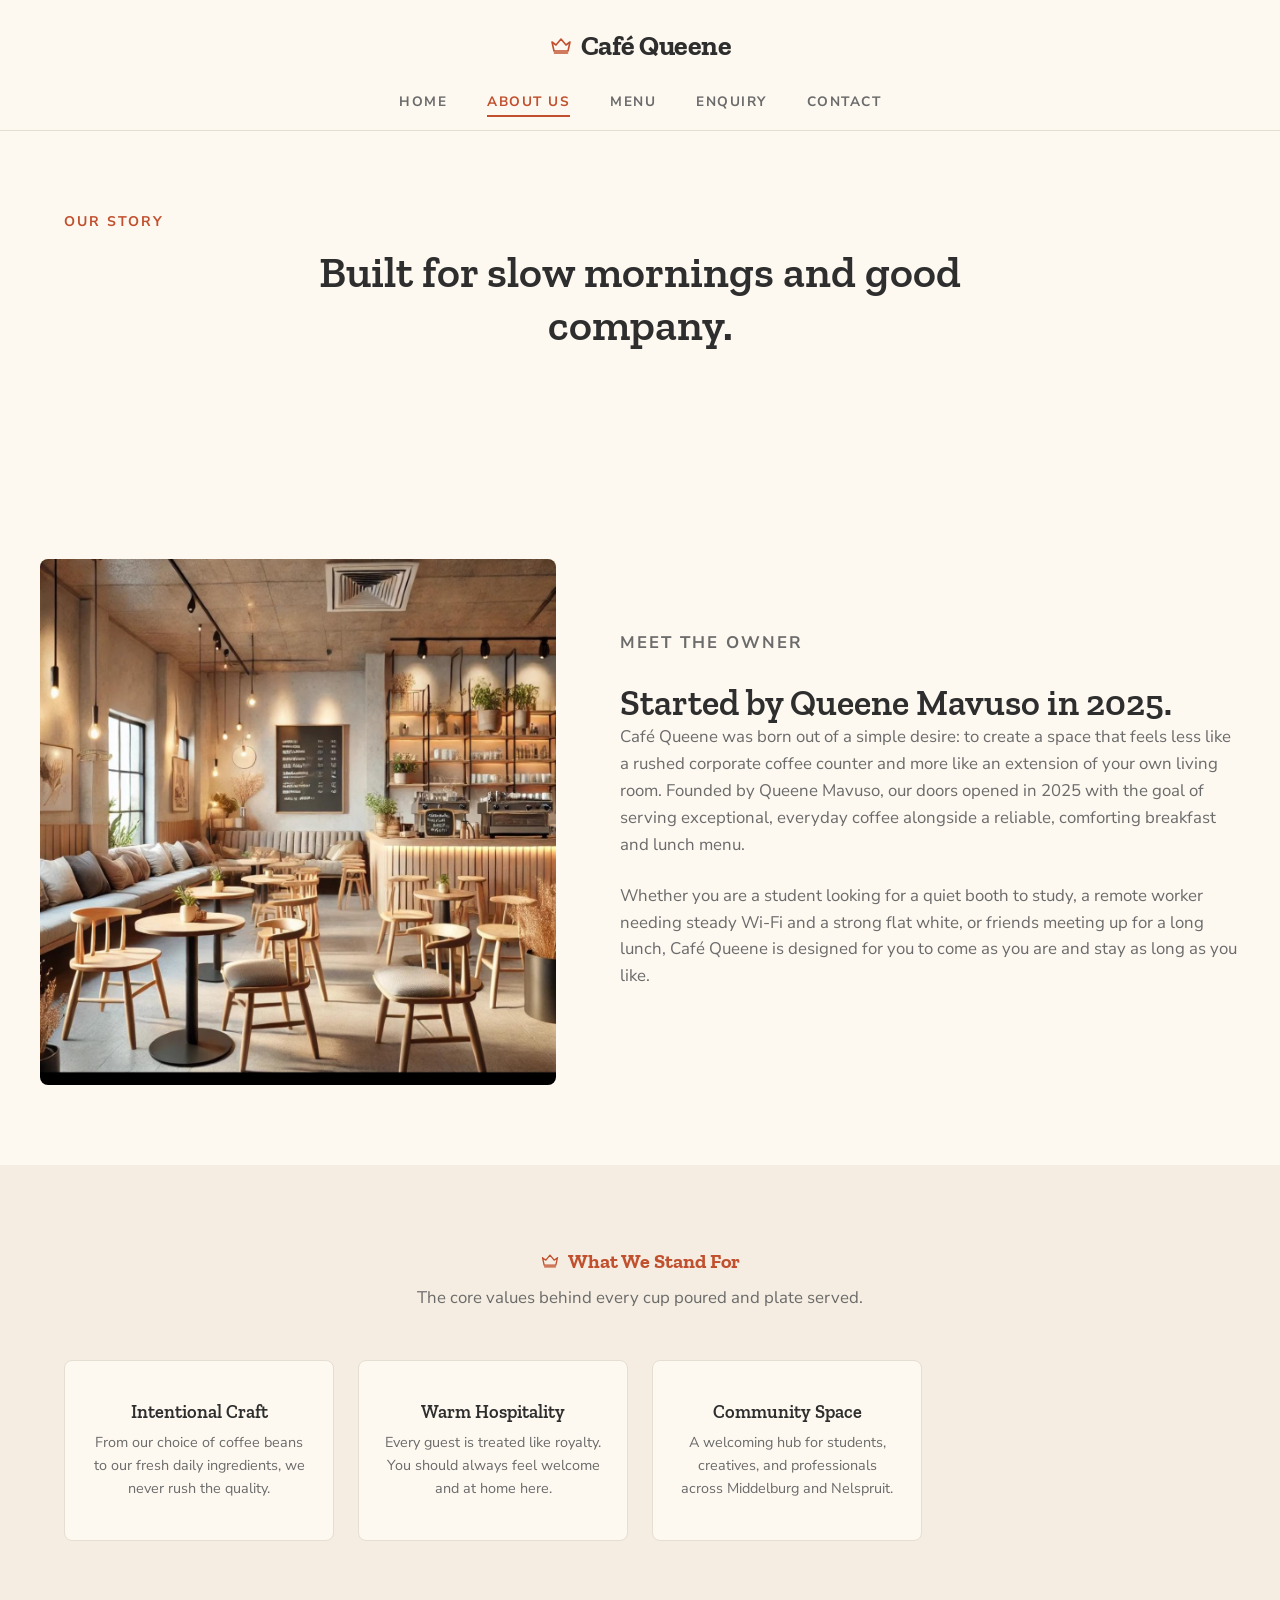
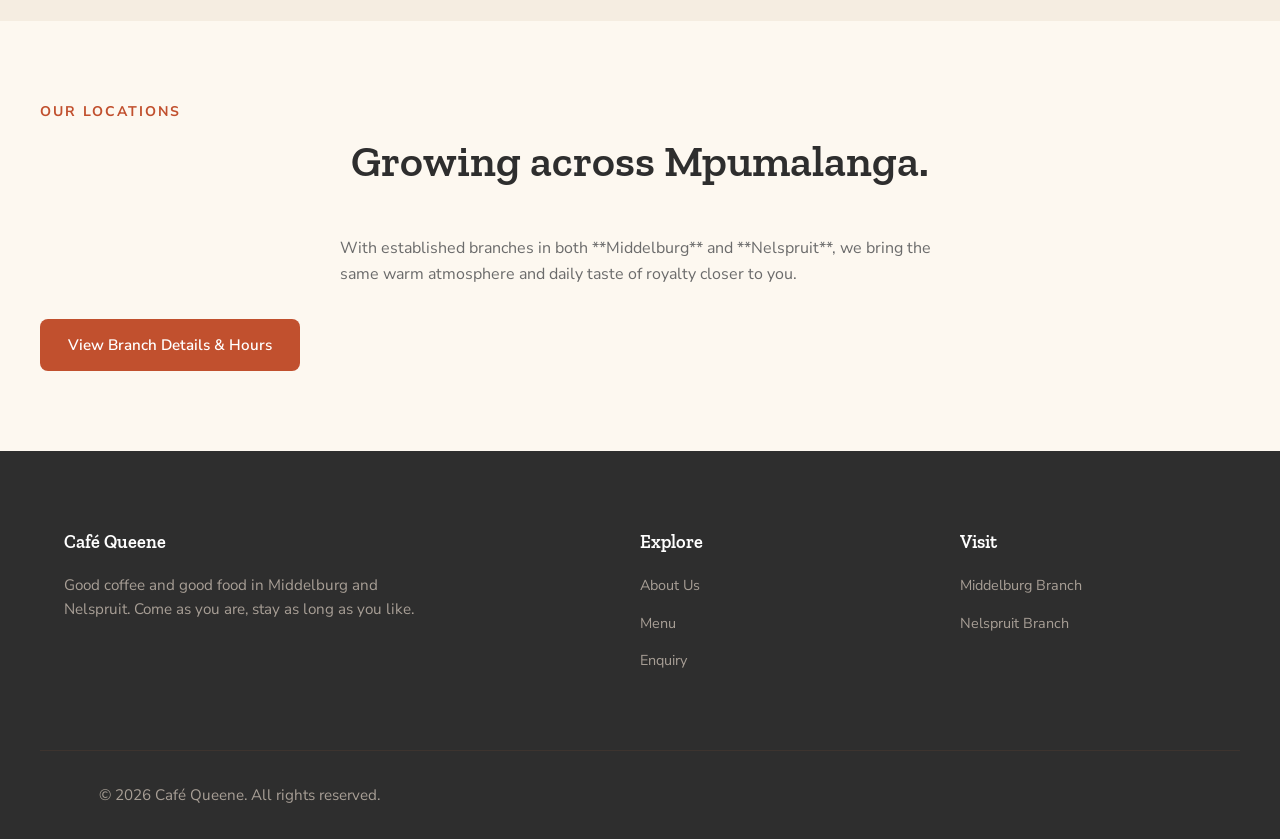
==== about.html @ a4365a93 "Initial CafeQueene website" ====
<!DOCTYPE html>
<html lang="en">
<head>
  <meta charset="UTF-8" />
  <meta name="viewport" content="width=device-width, initial-scale=1.0" />
  <title>About Us | Café Queene — Middelburg &amp; Nelspruit</title>
  <meta name="description" content="Learn the story behind Café Queene, owned by Queene Mavuso, and our vision for warm, welcoming spaces in Middelburg and Nelspruit." />

  <link rel="preconnect" href="https://fonts.googleapis.com">
  <link rel="preconnect" href="https://fonts.gstatic.com" crossorigin>
  <link href="https://fonts.googleapis.com/css2?family=Zilla+Slab:wght@500;600;700&family=Nunito+Sans:wght@400;600;700&display=swap" rel="stylesheet">

  <link rel="stylesheet" href="css/style.css">
</head>
<body>

  <header class="site-header">
    <nav class="nav container" aria-label="Main navigation">
      <div class="nav__brand">
        <svg class="nav__crown" viewBox="0 0 24 24" fill="none" xmlns="http://www.w3.org/2000/svg" aria-hidden="true">
          <path d="M3 8L7 11L12 5L17 11L21 8L19 17H5L3 8Z" stroke="currentColor" stroke-width="1.6" stroke-linejoin="round"/>
          <line x1="5.5" y1="19" x2="18.5" y2="19" stroke="currentColor" stroke-width="1.6" stroke-linecap="round"/>
        </svg>
        <a href="index.html" class="nav__logo">Café <span>Queene</span></a>
      </div>

      <ul class="nav__links" id="primary-nav">
        <li><a href="index.html">Home</a></li>
        <li><a href="about.html" aria-current="page">About Us</a></li>
        <li><a href="menu.html">Menu</a></li>
        <li><a href="enquiry.html">Enquiry</a></li>
        <li><a href="contact.html">Contact</a></li>
      </ul>
    </nav>
  </header>

  <main>

    <!-- PAGE HEADER -->
    <section class="section page-header-section">
      <div class="container text-center">
        <p class="eyebrow">Our Story</p>
        <h1 class="section-title">Built for slow mornings and good company.</h1>
      </div>
    </section>

    <!-- FOUNDER & VISION -->
    <section class="section container intro">
      <div class="intro__grid">
        <div class="hero__photo-frame" style="height: auto; background-color: transparent; border: none;">
          <img src="images/about-interior.jpg" alt="Warm, plant-filled Café Queene interior with wooden chairs, round tables, a cushioned bench seat, and the coffee bar in the background" style="width: 100%; height: auto; object-fit: contain; border-radius: var(--radius); display: block;">
        </div>
        <div>
          <p class="eyebrow">Meet the Owner</p>
          <h2>Started by Queene Mavuso in 2025.</h2>
          <p>
            Café Queene was born out of a simple desire: to create a space that feels less like a rushed corporate coffee counter and more like an extension of your own living room. Founded by Queene Mavuso, our doors opened in 2025 with the goal of serving exceptional, everyday coffee alongside a reliable, comforting breakfast and lunch menu.
          </p>
          <p>
            Whether you are a student looking for a quiet booth to study, a remote worker needing steady Wi-Fi and a strong flat white, or friends meeting up for a long lunch, Café Queene is designed for you to come as you are and stay as long as you like.
          </p>
        </div>
      </div>
    </section>

    <!-- VALUES SECTION -->
    <section class="section features">
      <div class="container">
        <div class="features__heading">
          <p class="features__crown">
            <svg viewBox="0 0 24 24" fill="none" aria-hidden="true"><path d="M3 8L7 11L12 5L17 11L21 8L19 17H5L3 8Z" stroke="currentColor" stroke-width="1.6" stroke-linejoin="round"/><line x1="5.5" y1="19" x2="18.5" y2="19" stroke="currentColor" stroke-width="1.6" stroke-linecap="round"/></svg>
            What We Stand For
          </p>
          <p class="features__sub">The core values behind every cup poured and plate served.</p>
        </div>

        <div class="features__grid">
          <article class="feature-item">
            <h3>Intentional Craft</h3>
            <p>From our choice of coffee beans to our fresh daily ingredients, we never rush the quality.</p>
          </article>
          <article class="feature-item">
            <h3>Warm Hospitality</h3>
            <p>Every guest is treated like royalty. You should always feel welcome and at home here.</p>
          </article>
          <article class="feature-item">
            <h3>Community Space</h3>
            <p>A welcoming hub for students, creatives, and professionals across Middelburg and Nelspruit.</p>
          </article>
        </div>
      </div>
    </section>

    <!-- TWO BRANCHES TEASER -->
    <section class="section container text-center">
      <p class="eyebrow">Our Locations</p>
      <h2 class="section-title">Growing across Mpumalanga.</h2>
      <p style="color: var(--color-text-muted); max-width: 600px; margin: 0 auto 2rem;">
        With established branches in both **Middelburg** and **Nelspruit**, we bring the same warm atmosphere and daily taste of royalty closer to you.
      </p>
      <a href="contact.html" class="btn btn--primary">View Branch Details &amp; Hours</a>
    </section>

  </main>

  <footer class="site-footer">
    <div class="container footer-grid">
      <div>
        <h4>Café Queene</h4>
        <p>Good coffee and good food in Middelburg and Nelspruit. Come as you are, stay as long as you like.</p>
      </div>
      <div>
        <h4>Explore</h4>
        <ul>
          <li><a href="about.html">About Us</a></li>
          <li><a href="menu.html">Menu</a></li>
          <li><a href="enquiry.html">Enquiry</a></li>
        </ul>
      </div>
      <div>
        <h4>Visit</h4>
        <ul>
          <li><a href="contact.html">Middelburg Branch</a></li>
          <li><a href="contact.html">Nelspruit Branch</a></li>
        </ul>
      </div>
    </div>
    <div class="container footer-bottom">
      <p>&copy; 2026 Café Queene. All rights reserved.</p>
    </div>
  </footer>

</body>
</html>
---- css/style.css ----
/* ==========================================
   Café Queene — Stylesheet (Matching Mockup)
   ========================================== */

:root {
  --color-primary: #c1502e;
  --color-primary-dark: #a13f22;
  --color-accent: #e2a184;
  --color-bg: #fdf8f0;
  --color-surface: #f5ede1;
  --color-text: #2e2e2e;
  --color-text-muted: #6b6b6b;
  --color-border: #e5ded2;
  --color-white: #ffffff;
  
  --font-serif: 'Zilla Slab', serif;
  --font-sans: 'Nunito Sans', sans-serif;
  
  --container-max: 1200px;
  --spacing-section: 5rem;
  --radius: 8px;
  --transition: all 0.3s ease;
}

*, *::before, *::after {
  box-sizing: border-box;
  margin: 0;
  padding: 0;
}

body {
  font-family: var(--font-sans);
  background-color: var(--color-bg);
  color: var(--color-text);
  line-height: 1.6;
  -webkit-font-smoothing: antialiased;
}

h1, h2, h3, h4 {
  font-family: var(--font-serif);
  color: var(--color-text);
  font-weight: 600;
  line-height: 1.2;
}

a {
  text-decoration: none;
  color: inherit;
  transition: var(--transition);
}

ul {
  list-style: none;
}

img {
  max-width: 100%;
  height: auto;
}

.container {
  width: 100%;
  max-width: var(--container-max);
  margin: 0 auto;
  padding: 0 1.5rem;
}

.section {
  padding: var(--spacing-section) 0;
}

.eyebrow {
  font-size: 0.875rem;
  text-transform: uppercase;
  letter-spacing: 2px;
  color: var(--color-primary);
  font-weight: 700;
  margin-bottom: 0.75rem;
}

.section-title {
  font-size: clamp(2rem, 4vw, 2.75rem);
  text-align: center;
  margin-bottom: 3rem;
  max-width: 700px;
  margin-left: auto;
  margin-right: auto;
}

/* Header & Centered Navigation matching the mockup */
.site-header {
  background-color: var(--color-bg);
  padding: 1.5rem 0 1rem;
  border-bottom: 1px solid var(--color-border);
  position: sticky;
  top: 0;
  z-index: 1000;
}

.nav {
  display: flex;
  flex-direction: column;
  align-items: center;
  gap: 1.25rem;
}

.nav__brand {
  display: flex;
  align-items: center;
  gap: 0.5rem;
}

.nav__crown {
  width: 24px;
  height: 24px;
  color: var(--color-primary);
}

.nav__logo {
  font-family: var(--font-serif);
  font-size: 1.75rem;
  font-weight: 700;
  color: var(--color-text);
  letter-spacing: -0.5px;
}

.nav__links {
  display: flex;
  gap: 2.5rem;
  align-items: center;
}

.nav__links a {
  font-size: 0.85rem;
  font-weight: 700;
  letter-spacing: 1.5px;
  text-transform: uppercase;
  color: var(--color-text-muted);
  position: relative;
  padding-bottom: 4px;
}

.nav__links a:hover,
.nav__links a[aria-current="page"] {
  color: var(--color-primary);
}

/* Active underline indicator like the mockup */
.nav__links a[aria-current="page"]::after {
  content: '';
  position: absolute;
  bottom: -2px;
  left: 0;
  width: 100%;
  height: 2px;
  background-color: var(--color-primary);
}

.nav__toggle {
  display: none;
}

/* Hero Section */
.hero {
  padding: 3rem 0 5rem;
}

.hero__grid {
  display: grid;
  grid-template-columns: 1.1fr 1fr;
  gap: 4rem;
  align-items: center;
}

.hero__content h1 {
  font-size: clamp(2.5rem, 4.5vw, 3.75rem);
  margin-bottom: 1.5rem;
  letter-spacing: -1px;
}

.hero__lead {
  font-size: 1.05rem;
  color: var(--color-text-muted);
  margin-bottom: 2rem;
  max-width: 520px;
}

.hero__actions {
  display: flex;
  gap: 1rem;
  margin-bottom: 3rem;
}

/* Buttons */
.btn {
  display: inline-flex;
  align-items: center;
  justify-content: center;
  padding: 0.85rem 1.75rem;
  font-weight: 600;
  border-radius: var(--radius);
  cursor: pointer;
  transition: var(--transition);
  font-size: 0.95rem;
}

.btn--primary {
  background-color: var(--color-primary);
  color: var(--color-white);
}

.btn--primary:hover {
  background-color: var(--color-primary-dark);
}

.btn--ghost {
  background-color: transparent;
  color: var(--color-text);
  border: 1px solid var(--color-border);
}

.btn--ghost:hover {
  border-color: var(--color-primary);
  color: var(--color-primary);
}

.link-arrow {
  color: var(--color-primary);
  font-weight: 700;
  display: inline-flex;
  align-items: center;
  gap: 0.5rem;
}

.link-arrow:hover {
  color: var(--color-primary-dark);
}

/* Quick Facts row under hero buttons */
.hero__quickfacts {
  display: grid;
  grid-template-columns: repeat(3, 1fr);
  gap: 1rem;
  border-top: 1px solid var(--color-border);
  padding-top: 2rem;
}

.hero__quickfacts li {
  display: flex;
  gap: 0.5rem;
  align-items: flex-start;
}

.hero__quickfacts svg {
  width: 20px;
  height: 20px;
  color: var(--color-primary);
  flex-shrink: 0;
  margin-top: 2px;
}

.hero__quickfacts strong {
  display: block;
  font-size: 0.85rem;
}

.hero__quickfacts span {
  font-size: 0.75rem;
  color: var(--color-text-muted);
}

.hero__photo-frame {
  background-color: var(--color-surface);
  border-radius: var(--radius);
  height: 480px;
  display: flex;
  align-items: center;
  justify-content: center;
  border: 2px dashed var(--color-border);
}

.hero__photo-placeholder {
  color: var(--color-text-muted);
  font-weight: 600;
}

/* Features Section */
.features {
  background-color: var(--color-surface);
}

.features__heading {
  text-align: center;
  margin-bottom: 3rem;
}

.features__crown {
  display: flex;
  align-items: center;
  justify-content: center;
  gap: 0.5rem;
  color: var(--color-primary);
  font-weight: 700;
  margin-bottom: 0.5rem;
  font-family: var(--font-serif);
  font-size: 1.25rem;
}

.features__crown svg {
  width: 20px;
  height: 20px;
}

.features__sub {
  color: var(--color-text-muted);
  font-size: 1.05rem;
}

.features__grid {
  display: grid;
  grid-template-columns: repeat(4, 1fr);
  gap: 1.5rem;
}

.feature-item {
  background: var(--color-bg);
  padding: 2.5rem 1.5rem;
  border-radius: var(--radius);
  border: 1px solid var(--color-border);
  text-align: center;
}

.feature-item svg {
  width: 32px;
  height: 32px;
  color: var(--color-primary);
  margin: 0 auto 1.25rem;
  display: block;
}

.feature-item h3 {
  font-size: 1.15rem;
  margin-bottom: 0.5rem;
}

.feature-item p {
  color: var(--color-text-muted);
  font-size: 0.9rem;
}

/* Intro Section */
.intro {
  padding: var(--spacing-section) 0;
}

.intro__grid {
  display: grid;
  grid-template-columns: 1fr 1.2fr;
  gap: 4rem;
  align-items: center;
}

.intro__grid h2 {
  font-size: 2.25rem;
  margin-top: 0.5rem;
}

.intro__grid p {
  color: var(--color-text-muted);
  font-size: 1.05rem;
  margin-bottom: 1.5rem;
}

/* Route Divider */
.route-divider {
  display: flex;
  align-items: center;
  gap: 1.5rem;
  padding: 2rem 0;
  max-width: 800px;
  margin: 0 auto;
}

.route-divider__line {
  flex: 1;
  height: 1px;
  background-color: var(--color-border);
}

.route-divider__label {
  font-family: var(--font-serif);
  font-size: 0.95rem;
  color: var(--color-primary);
  letter-spacing: 1px;
}

/* Menu Highlights */
.menu-highlights {
  display: grid;
  grid-template-columns: repeat(3, 1fr);
  gap: 2rem;
  margin-bottom: 3rem;
}

.highlight-card {
  background-color: var(--color-surface);
  padding: 2.5rem;
  border-radius: var(--radius);
  border: 1px solid var(--color-border);
}

.highlight-card h3 {
  font-size: 1.35rem;
  margin-bottom: 0.75rem;
  color: var(--color-primary-dark);
}

.highlight-card p {
  color: var(--color-text-muted);
  font-size: 0.95rem;
}

.menu-highlights__cta {
  text-align: center;
}

/* Branches Section */
.branches {
  background-color: var(--color-surface);
}

.branches__grid {
  display: grid;
  grid-template-columns: repeat(2, 1fr);
  gap: 2rem;
  margin-bottom: 3rem;
}

.branch-card {
  background-color: var(--color-bg);
  padding: 2.5rem;
  border-radius: var(--radius);
  border: 1px solid var(--color-border);
}

.branch-card h3 {
  font-size: 1.35rem;
  margin-bottom: 0.75rem;
}

.branch-card p {
  color: var(--color-text-muted);
  font-size: 0.95rem;
}

/* Footer */
.site-footer {
  background-color: var(--color-text);
  color: var(--color-bg);
  padding: 5rem 0 2rem;
}

.footer-grid {
  display: grid;
  grid-template-columns: 2fr 1fr 1fr;
  gap: 4rem;
  margin-bottom: 4rem;
}

.site-footer h4 {
  color: var(--color-white);
  font-size: 1.15rem;
  margin-bottom: 1.25rem;
}

.site-footer p {
  color: #a89f96;
  max-width: 350px;
  font-size: 0.95rem;
}

.site-footer ul li {
  margin-bottom: 0.75rem;
}

.site-footer ul a {
  color: #a89f96;
  font-size: 0.90rem;
}

.site-footer ul a:hover {
  color: var(--color-white);
}

.footer-bottom {
  border-top: 1px solid #3d342f;
  padding-top: 2rem;
  text-align: center;
  color: #a89f96;
  font-size: 0.85rem;
}

/* Responsive */
@media (max-width: 968px) {
  .hero__grid,
  .intro__grid,
  .footer-grid,
  .features__grid,
  .menu-highlights,
  .branches__grid {
    grid-template-columns: 1fr;
    gap: 2rem;
  }
  
  .hero__quickfacts {
    grid-template-columns: 1fr;
  }
}
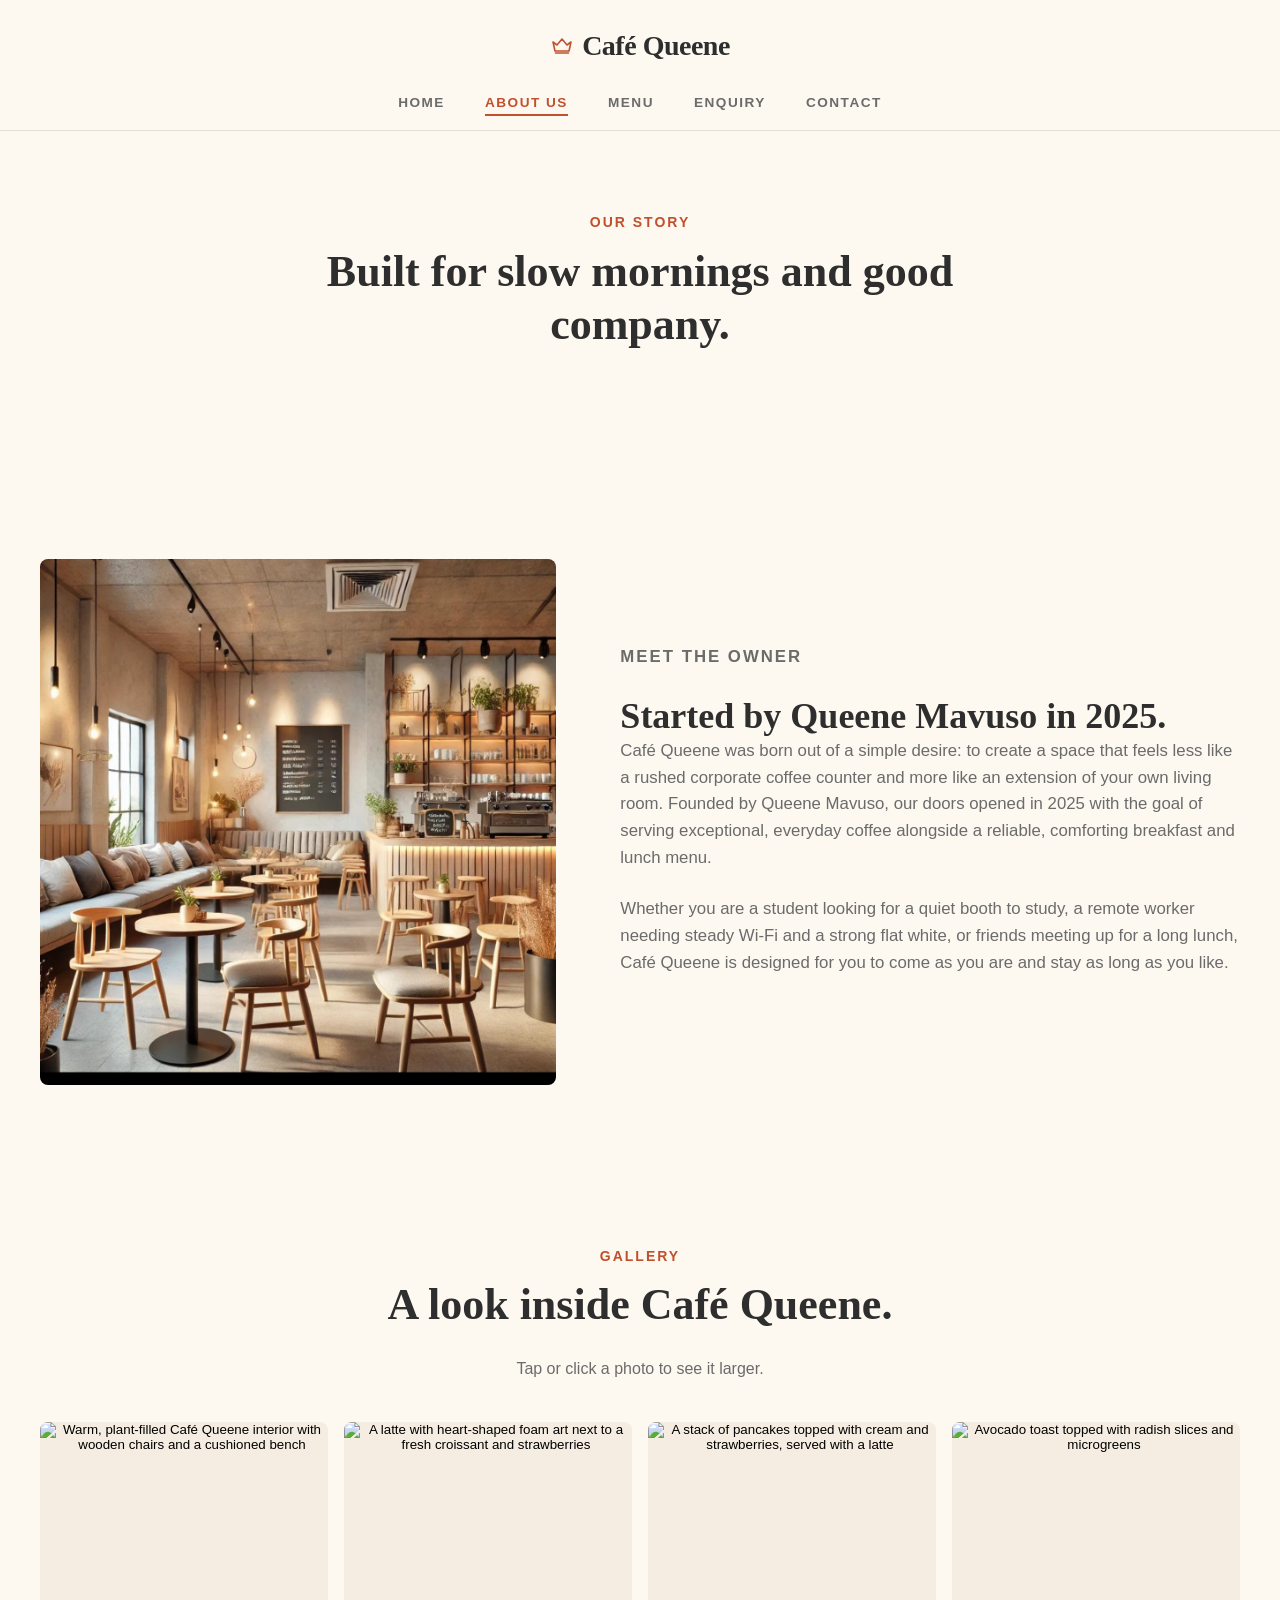
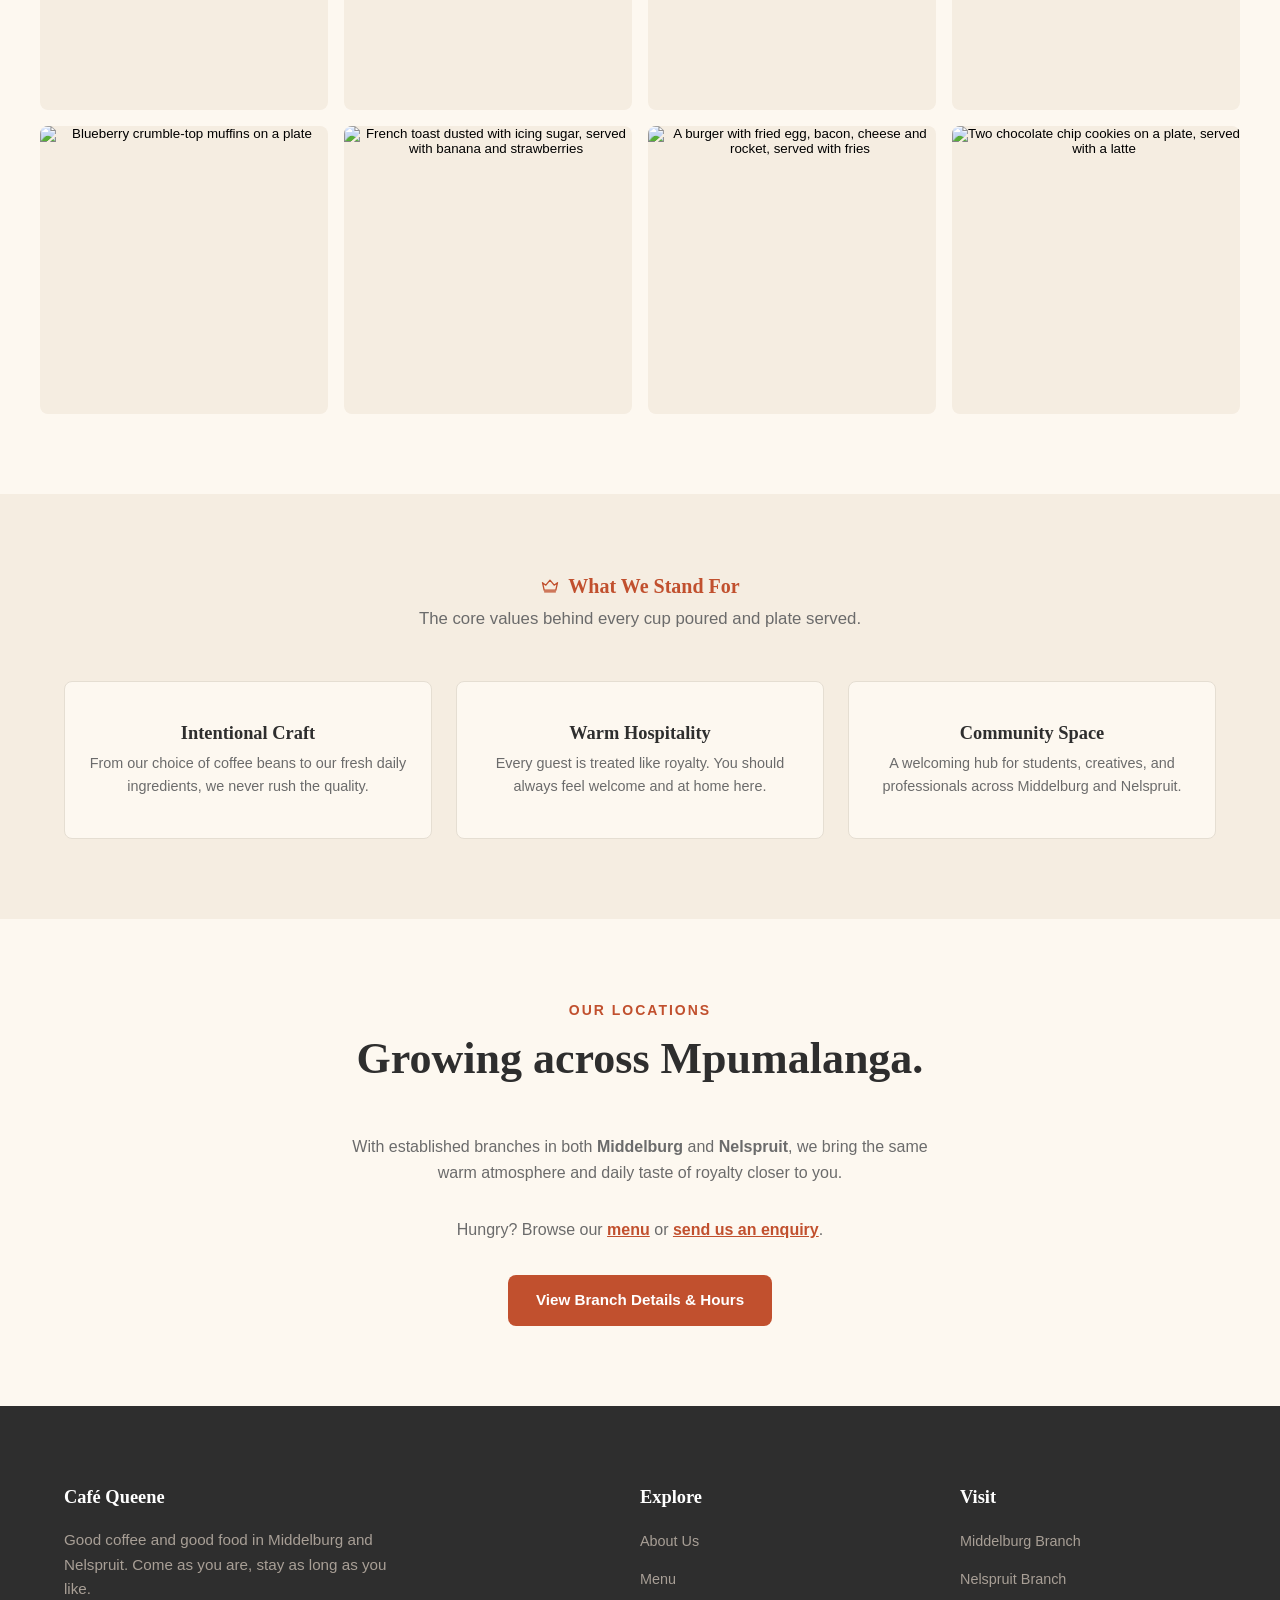
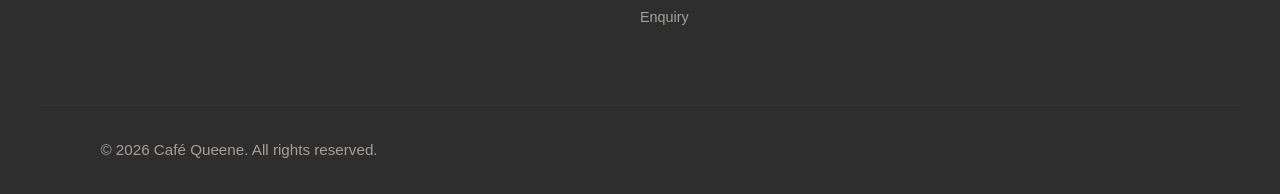
==== commit 960981a1: "updated cafe queene website" ====
--- a/about.html
+++ b/about.html
@@ -1,10 +1,31 @@
 <!DOCTYPE html>
-<html lang="en">
+<html lang="en-ZA">
 <head>
   <meta charset="UTF-8" />
+  <meta http-equiv="Content-Security-Policy" content="default-src 'self'; script-src 'self'; style-src 'self' https://fonts.googleapis.com; font-src https://fonts.gstatic.com; img-src 'self' data:; connect-src 'none'; form-action 'self'; base-uri 'self'; object-src 'none'" />
+  <meta name="referrer" content="strict-origin-when-cross-origin" />
   <meta name="viewport" content="width=device-width, initial-scale=1.0" />
-  <title>About Us | Café Queene — Middelburg &amp; Nelspruit</title>
-  <meta name="description" content="Learn the story behind Café Queene, owned by Queene Mavuso, and our vision for warm, welcoming spaces in Middelburg and Nelspruit." />
+  <title>Our Story | Café Queene, Middelburg &amp; Nelspruit</title>
+  <meta name="description" content="The story behind Café Queene, started by Queene Mavuso in 2025 as a warm, welcoming coffee shop and kitchen in Middelburg and Nelspruit." />
+  <link rel="canonical" href="https://YOUR-SITE-URL/about.html" />
+  <meta name="theme-color" content="#c1502e" />
+  <link rel="icon" href="images/favicon.svg" type="image/svg+xml" />
+
+  <!-- Open Graph and Twitter cards (how the page looks when shared) -->
+  <meta property="og:type" content="website" />
+  <meta property="og:site_name" content="Café Queene" />
+  <meta property="og:locale" content="en_ZA" />
+  <meta property="og:title" content="Our Story | Café Queene, Middelburg &amp; Nelspruit" />
+  <meta property="og:description" content="The story behind Café Queene, started by Queene Mavuso in 2025 as a warm, welcoming coffee shop and kitchen in Middelburg and Nelspruit." />
+  <meta property="og:url" content="https://YOUR-SITE-URL/about.html" />
+  <meta property="og:image" content="https://YOUR-SITE-URL/images/og-image.jpg" />
+  <meta property="og:image:width" content="1200" />
+  <meta property="og:image:height" content="630" />
+  <meta property="og:image:alt" content="A Café Queene branded latte with heart-shaped foam art, coffee beans and a croissant" />
+  <meta name="twitter:card" content="summary_large_image" />
+  <meta name="twitter:title" content="Our Story | Café Queene, Middelburg &amp; Nelspruit" />
+  <meta name="twitter:description" content="The story behind Café Queene, started by Queene Mavuso in 2025 as a warm, welcoming coffee shop and kitchen in Middelburg and Nelspruit." />
+  <meta name="twitter:image" content="https://YOUR-SITE-URL/images/og-image.jpg" />
 
   <link rel="preconnect" href="https://fonts.googleapis.com">
   <link rel="preconnect" href="https://fonts.gstatic.com" crossorigin>
@@ -13,6 +34,8 @@
   <link rel="stylesheet" href="css/style.css">
 </head>
 <body>
+
+  <a class="skip-link" href="#main">Skip to main content</a>
 
   <header class="site-header">
     <nav class="nav container" aria-label="Main navigation">
@@ -23,6 +46,12 @@
         </svg>
         <a href="index.html" class="nav__logo">Café <span>Queene</span></a>
       </div>
+
+      <button class="nav__toggle" type="button" aria-controls="primary-nav" aria-expanded="false" aria-label="Open navigation menu">
+        <span class="nav__toggle-bar"></span>
+        <span class="nav__toggle-bar"></span>
+        <span class="nav__toggle-bar"></span>
+      </button>
 
       <ul class="nav__links" id="primary-nav">
         <li><a href="index.html">Home</a></li>
@@ -34,7 +63,7 @@
     </nav>
   </header>
 
-  <main>
+  <main id="main">
 
     <!-- PAGE HEADER -->
     <section class="section page-header-section">
@@ -47,8 +76,8 @@
     <!-- FOUNDER & VISION -->
     <section class="section container intro">
       <div class="intro__grid">
-        <div class="hero__photo-frame" style="height: auto; background-color: transparent; border: none;">
-          <img src="images/about-interior.jpg" alt="Warm, plant-filled Café Queene interior with wooden chairs, round tables, a cushioned bench seat, and the coffee bar in the background" style="width: 100%; height: auto; object-fit: contain; border-radius: var(--radius); display: block;">
+        <div class="hero__photo-frame photo-frame--natural">
+          <img src="images/about-interior.jpg" alt="Warm, plant-filled Café Queene interior with wooden chairs, round tables, a cushioned bench seat, and the coffee bar in the background" width="1170" height="1191" decoding="async">
         </div>
         <div>
           <p class="eyebrow">Meet the Owner</p>
@@ -63,18 +92,80 @@
       </div>
     </section>
 
+    <!-- PHOTO GALLERY -->
+    <section class="section container" id="gallery">
+      <div class="text-center">
+        <p class="eyebrow">Gallery</p>
+        <h2 class="section-title">A look inside Café Queene.</h2>
+        <p class="page-intro page-intro--below">Tap or click a photo to see it larger.</p>
+      </div>
+      <ul class="gallery">
+          <li>
+            <button type="button" class="gallery__item" data-full="images/about-interior.jpg" data-caption="Our warm, plant-filled interior">
+              <img src="images/thumbs/about-interior.jpg" alt="Warm, plant-filled Café Queene interior with wooden chairs and a cushioned bench" width="589" height="600" loading="lazy">
+            </button>
+          </li>
+          <li>
+            <button type="button" class="gallery__item" data-full="images/home-hero.jpg" data-caption="A heart-art latte with a fresh croissant">
+              <img src="images/thumbs/home-hero.jpg" alt="A latte with heart-shaped foam art next to a fresh croissant and strawberries" width="466" height="600" loading="lazy">
+            </button>
+          </li>
+          <li>
+            <button type="button" class="gallery__item" data-full="images/menu-pancakes.jpg" data-caption="Fluffy pancake stack with fresh berries">
+              <img src="images/thumbs/menu-pancakes.jpg" alt="A stack of pancakes topped with cream and strawberries, served with a latte" width="600" height="438" loading="lazy">
+            </button>
+          </li>
+          <li>
+            <button type="button" class="gallery__item" data-full="images/menu-avo-toast.jpg" data-caption="Avocado toast with radish and microgreens">
+              <img src="images/thumbs/menu-avo-toast.jpg" alt="Avocado toast topped with radish slices and microgreens" width="595" height="600" loading="lazy">
+            </button>
+          </li>
+          <li>
+            <button type="button" class="gallery__item" data-full="images/menu-muffin.jpg" data-caption="Blueberry crumble muffins">
+              <img src="images/thumbs/menu-muffin.jpg" alt="Blueberry crumble-top muffins on a plate" width="600" height="497" loading="lazy">
+            </button>
+          </li>
+          <li>
+            <button type="button" class="gallery__item" data-full="images/menu-french-toast.jpg" data-caption="Classic French toast with banana and strawberries">
+              <img src="images/thumbs/menu-french-toast.jpg" alt="French toast dusted with icing sugar, served with banana and strawberries" width="442" height="600" loading="lazy">
+            </button>
+          </li>
+          <li>
+            <button type="button" class="gallery__item" data-full="images/menu-burger.jpg" data-caption="Queene's Burger with fries">
+              <img src="images/thumbs/menu-burger.jpg" alt="A burger with fried egg, bacon, cheese and rocket, served with fries" width="381" height="600" loading="lazy">
+            </button>
+          </li>
+          <li>
+            <button type="button" class="gallery__item" data-full="images/menu-cookie.jpg" data-caption="Chocolate chip cookies and a latte">
+              <img src="images/thumbs/menu-cookie.jpg" alt="Two chocolate chip cookies on a plate, served with a latte" width="376" height="600" loading="lazy">
+            </button>
+          </li>
+      </ul>
+    </section>
+
+    <!-- LIGHTBOX (opened by js/main.js) -->
+    <dialog class="lightbox" id="lightbox" aria-label="Photo viewer">
+      <button type="button" class="lightbox__btn lightbox__close" aria-label="Close photo viewer">&times;</button>
+      <button type="button" class="lightbox__btn lightbox__prev" aria-label="Previous photo">&#8249;</button>
+      <figure class="lightbox__figure">
+        <img class="lightbox__img" src="" alt="">
+        <figcaption class="lightbox__caption"></figcaption>
+      </figure>
+      <button type="button" class="lightbox__btn lightbox__next" aria-label="Next photo">&#8250;</button>
+    </dialog>
+
     <!-- VALUES SECTION -->
     <section class="section features">
       <div class="container">
         <div class="features__heading">
-          <p class="features__crown">
+          <h2 class="features__crown">
             <svg viewBox="0 0 24 24" fill="none" aria-hidden="true"><path d="M3 8L7 11L12 5L17 11L21 8L19 17H5L3 8Z" stroke="currentColor" stroke-width="1.6" stroke-linejoin="round"/><line x1="5.5" y1="19" x2="18.5" y2="19" stroke="currentColor" stroke-width="1.6" stroke-linecap="round"/></svg>
             What We Stand For
-          </p>
+          </h2>
           <p class="features__sub">The core values behind every cup poured and plate served.</p>
         </div>
 
-        <div class="features__grid">
+        <div class="features__grid features__grid--three">
           <article class="feature-item">
             <h3>Intentional Craft</h3>
             <p>From our choice of coffee beans to our fresh daily ingredients, we never rush the quality.</p>
@@ -95,9 +186,10 @@
     <section class="section container text-center">
       <p class="eyebrow">Our Locations</p>
       <h2 class="section-title">Growing across Mpumalanga.</h2>
-      <p style="color: var(--color-text-muted); max-width: 600px; margin: 0 auto 2rem;">
-        With established branches in both **Middelburg** and **Nelspruit**, we bring the same warm atmosphere and daily taste of royalty closer to you.
+      <p class="page-intro page-intro--centered">
+        With established branches in both <strong>Middelburg</strong> and <strong>Nelspruit</strong>, we bring the same warm atmosphere and daily taste of royalty closer to you.
       </p>
+      <p class="page-intro page-intro--centered">Hungry? Browse our <a href="menu.html">menu</a> or <a href="enquiry.html">send us an enquiry</a>.</p>
       <a href="contact.html" class="btn btn--primary">View Branch Details &amp; Hours</a>
     </section>
 
@@ -106,11 +198,11 @@
   <footer class="site-footer">
     <div class="container footer-grid">
       <div>
-        <h4>Café Queene</h4>
+        <h2>Café Queene</h2>
         <p>Good coffee and good food in Middelburg and Nelspruit. Come as you are, stay as long as you like.</p>
       </div>
       <div>
-        <h4>Explore</h4>
+        <h2>Explore</h2>
         <ul>
           <li><a href="about.html">About Us</a></li>
           <li><a href="menu.html">Menu</a></li>
@@ -118,7 +210,7 @@
         </ul>
       </div>
       <div>
-        <h4>Visit</h4>
+        <h2>Visit</h2>
         <ul>
           <li><a href="contact.html">Middelburg Branch</a></li>
           <li><a href="contact.html">Nelspruit Branch</a></li>
@@ -130,5 +222,6 @@
     </div>
   </footer>
 
+  <script src="js/main.js" defer></script>
 </body>
 </html>
--- a/css/style.css
+++ b/css/style.css
@@ -467,7 +467,8 @@
   margin-bottom: 4rem;
 }
 
-.site-footer h4 {
+.site-footer h4,
+.site-footer h2 {
   color: var(--color-white);
   font-size: 1.15rem;
   margin-bottom: 1.25rem;
@@ -500,19 +501,1086 @@
   font-size: 0.85rem;
 }
 
-/* Responsive */
-@media (max-width: 968px) {
+/* ==========================================
+   Utilities & accessibility
+   ========================================== */
+.text-center {
+  text-align: center;
+}
+
+.skip-link {
+  position: absolute;
+  left: 1rem;
+  top: -4rem;
+  background-color: var(--color-primary);
+  color: var(--color-white);
+  padding: 0.75rem 1.25rem;
+  border-radius: var(--radius);
+  font-weight: 700;
+  z-index: 2000;
+}
+
+.skip-link:focus {
+  top: 1rem;
+}
+
+/* Visible keyboard focus on every interactive element */
+a:focus-visible,
+button:focus-visible,
+input:focus-visible,
+select:focus-visible,
+textarea:focus-visible {
+  outline: 3px solid var(--color-primary);
+  outline-offset: 3px;
+  border-radius: 4px;
+}
+
+.site-footer a:focus-visible {
+  outline-color: var(--color-accent);
+}
+
+/* ==========================================
+   Mobile navigation toggle (hamburger)
+   ========================================== */
+.nav__toggle {
+  display: none;
+  background: transparent;
+  border: 1px solid var(--color-border);
+  border-radius: var(--radius);
+  padding: 0.6rem 0.7rem;
+  cursor: pointer;
+  flex-direction: column;
+  justify-content: center;
+  gap: 5px;
+}
+
+.nav__toggle-bar {
+  display: block;
+  width: 22px;
+  height: 2px;
+  background-color: var(--color-text);
+  transition: var(--transition);
+}
+
+.nav__toggle[aria-expanded="true"] .nav__toggle-bar:nth-child(1) {
+  transform: translateY(7px) rotate(45deg);
+}
+
+.nav__toggle[aria-expanded="true"] .nav__toggle-bar:nth-child(2) {
+  opacity: 0;
+}
+
+.nav__toggle[aria-expanded="true"] .nav__toggle-bar:nth-child(3) {
+  transform: translateY(-7px) rotate(-45deg);
+}
+
+/* ==========================================
+   Page intro text, forms and contact cards
+   (replaces inline styles on contact/enquiry)
+   ========================================== */
+.page-intro {
+  color: var(--color-text-muted);
+  max-width: 600px;
+  margin: -1.5rem auto 0;
+}
+
+.section--tight-top {
+  padding-top: 2rem;
+}
+
+.section--flush-top {
+  padding-top: 0;
+}
+
+.form-card {
+  max-width: 700px;
+  margin: 0 auto;
+  background-color: var(--color-surface);
+  padding: 3rem;
+  border-radius: var(--radius);
+  border: 1px solid var(--color-border);
+}
+
+.form {
+  display: flex;
+  flex-direction: column;
+  gap: 1.5rem;
+}
+
+.form-group {
+  display: flex;
+  flex-direction: column;
+  gap: 0.5rem;
+}
+
+.form-group label {
+  font-weight: 600;
+  font-size: 0.95rem;
+}
+
+.form-control {
+  width: 100%;
+  padding: 0.85rem 1rem;
+  border-radius: var(--radius);
+  border: 1px solid var(--color-border);
+  background-color: var(--color-bg);
+  font-family: var(--font-sans);
+  font-size: 1rem;
+  color: var(--color-text);
+}
+
+textarea.form-control {
+  resize: vertical;
+}
+
+.btn--block {
+  width: 100%;
+  border: none;
+  margin-top: 0.5rem;
+}
+
+.branch-card--detailed {
+  display: flex;
+  flex-direction: column;
+  justify-content: space-between;
+}
+
+.branch-card__title {
+  font-size: 1.35rem;
+  color: var(--color-primary-dark);
+  margin-bottom: 1rem;
+}
+
+.branch-card__detail {
+  margin-bottom: 0.75rem;
+  color: var(--color-text);
+}
+
+.branch-card__detail a {
+  color: var(--color-primary);
+  font-weight: 600;
+}
+
+.branch-card__hours {
+  border-top: 1px solid var(--color-border);
+  margin: 1rem 0 1.5rem;
+  padding-top: 1rem;
+}
+
+.branch-card__hours strong {
+  display: block;
+  margin-bottom: 0.5rem;
+}
+
+.branch-card__hours p {
+  font-size: 0.95rem;
+}
+
+.map-embed {
+  border-radius: var(--radius);
+  overflow: hidden;
+  border: 1px solid var(--color-border);
+  height: 250px;
+}
+
+.map-embed iframe {
+  display: block;
+  width: 100%;
+  height: 100%;
+  border: 0;
+}
+
+.features__grid--three {
+  grid-template-columns: repeat(3, 1fr);
+}
+
+/* ==========================================
+   Responsive breakpoints
+   Desktop: 1025px and up (default styles)
+   Tablet:  601px - 1024px
+   Mobile:  600px and below
+   ========================================== */
+
+/* ---------- Tablet ---------- */
+@media (max-width: 1024px) {
+  :root {
+    --spacing-section: 4rem;
+  }
+
+  .nav__links {
+    gap: 1.5rem;
+  }
+
+  .hero__grid,
+  .intro__grid {
+    gap: 2.5rem;
+  }
+
+  .features__grid {
+    grid-template-columns: repeat(2, 1fr);
+  }
+
+  .features__grid--three {
+    grid-template-columns: repeat(3, 1fr);
+  }
+
+  .footer-grid {
+    gap: 2.5rem;
+  }
+}
+
+/* ---------- Tablet portrait and below: stack layouts, show hamburger ---------- */
+@media (max-width: 768px) {
+  .site-header {
+    padding: 1rem 0;
+  }
+
+  .nav {
+    flex-direction: row;
+    flex-wrap: wrap;
+    justify-content: space-between;
+    align-items: center;
+    gap: 0;
+  }
+
+  .nav__toggle {
+    display: inline-flex;
+  }
+
+  .nav__links {
+    display: none;
+    flex-direction: column;
+    align-items: stretch;
+    gap: 0;
+    width: 100%;
+    margin-top: 1rem;
+    border-top: 1px solid var(--color-border);
+  }
+
+  .nav__links.is-open {
+    display: flex;
+  }
+
+  .nav__links li {
+    border-bottom: 1px solid var(--color-border);
+  }
+
+  .nav__links a {
+    display: block;
+    padding: 0.9rem 0.25rem;
+  }
+
+  .nav__links a[aria-current="page"]::after {
+    display: none;
+  }
+
   .hero__grid,
   .intro__grid,
   .footer-grid,
-  .features__grid,
   .menu-highlights,
-  .branches__grid {
+  .branches__grid,
+  .features__grid--three {
     grid-template-columns: 1fr;
     gap: 2rem;
   }
-  
+
   .hero__quickfacts {
     grid-template-columns: 1fr;
   }
+
+  .form-card {
+    padding: 2rem;
+  }
+
+  .footer-grid {
+    margin-bottom: 2.5rem;
+  }
+}
+
+/* ---------- Mobile ---------- */
+@media (max-width: 600px) {
+  :root {
+    --spacing-section: 3rem;
+  }
+
+  .container {
+    padding: 0 1rem;
+  }
+
+  .nav__logo {
+    font-size: 1.4rem;
+  }
+
+  .section-title {
+    margin-bottom: 2rem;
+  }
+
+  .page-intro {
+    margin-top: -1rem;
+  }
+
+  .hero {
+    padding: 2rem 0 3rem;
+  }
+
+  .hero__actions {
+    flex-wrap: wrap;
+    align-items: center;
+    margin-bottom: 2rem;
+  }
+
+  .hero__actions .btn {
+    width: 100%;
+  }
+
+  .hero__photo-frame {
+    height: 300px;
+  }
+
+  .features__grid {
+    grid-template-columns: 1fr;
+  }
+
+  .feature-item {
+    padding: 2rem 1.25rem;
+  }
+
+  .highlight-card,
+  .branch-card {
+    padding: 1.75rem;
+  }
+
+  .form-card {
+    padding: 1.25rem;
+  }
+
+  .map-embed {
+    height: 220px;
+  }
+
+  .site-footer {
+    padding: 3rem 0 1.5rem;
+  }
+}
+
+/* ---------- Very small phones (about 320px) ---------- */
+@media (max-width: 360px) {
+  .nav__logo {
+    font-size: 1.2rem;
+  }
+
+  .eyebrow {
+    letter-spacing: 1px;
+  }
+
+  .btn {
+    padding: 0.8rem 1rem;
+  }
+}
+
+/* ==========================================
+   Menu page: search, filters and item list
+   ========================================== */
+[hidden] {
+  display: none !important;
+}
+
+.menu-controls-wrap {
+  padding-bottom: 1rem;
+}
+
+.menu-controls {
+  display: grid;
+  grid-template-columns: 2fr 1fr;
+  gap: 1.5rem;
+  align-items: end;
+  max-width: 900px;
+  margin: 0 auto;
+}
+
+.menu-filters {
+  grid-column: 1 / -1;
+  display: flex;
+  flex-wrap: wrap;
+  gap: 0.75rem;
+}
+
+.filter-btn {
+  font-family: var(--font-sans);
+  font-size: 0.9rem;
+  font-weight: 600;
+  padding: 0.6rem 1.1rem;
+  border-radius: 999px;
+  border: 1px solid var(--color-border);
+  background-color: var(--color-bg);
+  color: var(--color-text);
+  cursor: pointer;
+  transition: var(--transition);
+}
+
+.filter-btn:hover {
+  border-color: var(--color-primary);
+  color: var(--color-primary);
+}
+
+.filter-btn[aria-pressed="true"] {
+  background-color: var(--color-primary);
+  border-color: var(--color-primary);
+  color: var(--color-white);
+}
+
+.menu-status {
+  max-width: 900px;
+  margin: 1rem auto 0;
+  color: var(--color-text-muted);
+  font-size: 0.95rem;
+}
+
+.menu-empty {
+  text-align: center;
+  padding: 2rem 1rem;
+  color: var(--color-text-muted);
+}
+
+.menu-empty p {
+  margin-bottom: 1rem;
+}
+
+.menu-section {
+  margin-bottom: 4rem;
+}
+
+.menu-section:last-child {
+  margin-bottom: 0;
+}
+
+.menu-section__title {
+  font-size: 2rem;
+  margin-bottom: 2rem;
+  padding-bottom: 0.5rem;
+  border-bottom: 2px solid var(--color-border);
+  color: var(--color-primary-dark);
+}
+
+.menu-photo {
+  max-width: 500px;
+  margin: 0 auto 2rem;
+}
+
+.menu-photo img {
+  display: block;
+  width: 100%;
+  height: auto;
+  border-radius: var(--radius);
+}
+
+.menu-section.is-searching .menu-photo {
+  display: none;
+}
+
+.menu-list {
+  display: flex;
+  flex-direction: column;
+}
+
+.menu-item {
+  display: flex;
+  justify-content: space-between;
+  align-items: baseline;
+  gap: 1rem;
+  padding: 1.25rem 0;
+  border-bottom: 1px solid var(--color-border);
+}
+
+.menu-item:last-child {
+  border-bottom: none;
+}
+
+.menu-item__name {
+  font-size: 1.15rem;
+  margin-bottom: 0.25rem;
+}
+
+.menu-item__desc {
+  color: var(--color-text-muted);
+  font-size: 0.95rem;
+}
+
+.menu-item__price {
+  font-weight: 700;
+  color: var(--color-primary);
+  white-space: nowrap;
+}
+
+@media (max-width: 768px) {
+  .menu-controls {
+    grid-template-columns: 1fr;
+  }
+
+  .menu-section__title {
+    font-size: 1.6rem;
+  }
+}
+
+@media (max-width: 600px) {
+  .filter-btn {
+    flex: 1 1 auto;
+    text-align: center;
+  }
+
+  .menu-section {
+    margin-bottom: 3rem;
+  }
+}
+
+/* ==========================================
+   Form validation, results and email preview
+   ========================================== */
+.form-row {
+  display: grid;
+  grid-template-columns: 1fr 1fr;
+  gap: 1.5rem;
+}
+
+.form-note {
+  color: var(--color-text-muted);
+  font-size: 0.9rem;
+}
+
+.req {
+  color: var(--color-primary-dark);
+  font-weight: 700;
+}
+
+.optional-tag {
+  color: var(--color-text-muted);
+  font-weight: 400;
+  font-size: 0.85rem;
+}
+
+.form-hint {
+  color: var(--color-text-muted);
+  font-size: 0.85rem;
+}
+
+/* Error text is empty until validation fails, so it takes no space */
+.form-error {
+  color: var(--color-primary-dark);
+  font-size: 0.9rem;
+  font-weight: 600;
+}
+
+.form-error:empty {
+  display: none;
+}
+
+.form-error--general {
+  padding: 0.85rem 1rem;
+  border: 1px solid var(--color-primary);
+  border-radius: var(--radius);
+  background-color: var(--color-bg);
+}
+
+.form-control[aria-invalid="true"] {
+  border-color: var(--color-primary);
+  border-width: 2px;
+}
+
+/* Spam trap field, off-screen for real visitors */
+.form-hp {
+  position: absolute;
+  left: -9999px;
+  width: 1px;
+  height: 1px;
+  overflow: hidden;
+}
+
+.btn[disabled] {
+  opacity: 0.7;
+  cursor: wait;
+}
+
+.form-result,
+.email-preview {
+  background-color: var(--color-bg);
+  border: 1px solid var(--color-border);
+  border-radius: var(--radius);
+  padding: 2rem;
+}
+
+.form-result:focus,
+.email-preview:focus {
+  outline: none;
+}
+
+.form-result__title,
+.email-preview__title {
+  font-size: 1.6rem;
+  margin-bottom: 0.75rem;
+  color: var(--color-primary-dark);
+}
+
+.form-result__list,
+.email-preview__fields {
+  margin: 1.5rem 0;
+}
+
+.form-result__list dt,
+.email-preview__fields dt {
+  font-weight: 700;
+  margin-top: 1rem;
+}
+
+.form-result__list dd,
+.email-preview__fields dd {
+  color: var(--color-text-muted);
+  margin: 0.25rem 0 0;
+}
+
+.email-preview__body {
+  white-space: pre-wrap;
+  background-color: var(--color-surface);
+  border: 1px solid var(--color-border);
+  border-radius: var(--radius);
+  padding: 1rem;
+  font-size: 0.95rem;
+}
+
+.email-preview__actions {
+  display: flex;
+  flex-wrap: wrap;
+  gap: 1rem;
+}
+
+@media (max-width: 768px) {
+  .form-row {
+    grid-template-columns: 1fr;
+    gap: 1.5rem;
+  }
+}
+
+@media (max-width: 600px) {
+  .form-result,
+  .email-preview {
+    padding: 1.25rem;
+  }
+
+  .email-preview__actions .btn {
+    width: 100%;
+  }
+}
+
+/* ==========================================
+   Interactive map (contact.html)
+   ========================================== */
+.map-controls {
+  display: flex;
+  flex-wrap: wrap;
+  justify-content: center;
+  gap: 0.75rem;
+  margin-bottom: 1.5rem;
+}
+
+.branch-map {
+  height: 420px;
+  border-radius: var(--radius);
+  border: 1px solid var(--color-border);
+  z-index: 0;
+}
+
+.map-fallback {
+  padding: 1.5rem;
+  text-align: center;
+  color: var(--color-text-muted);
+  background-color: var(--color-surface);
+  border-radius: var(--radius);
+}
+
+.map-popup p {
+  margin: 0.25rem 0 0;
+  font-size: 0.9rem;
+}
+
+.branch-card__link a {
+  color: var(--color-primary);
+  font-weight: 600;
+  text-decoration: underline;
+}
+
+/* ==========================================
+   FAQ accordion (enquiry.html)
+   ========================================== */
+.faq-title {
+  font-size: 1.6rem;
+  margin-bottom: 1rem;
+  color: var(--color-primary-dark);
+}
+
+.accordion__item {
+  border-bottom: 1px solid var(--color-border);
+}
+
+.accordion__item:last-child {
+  border-bottom: none;
+}
+
+.accordion__heading {
+  font-size: 1rem;
+}
+
+.accordion__trigger {
+  display: flex;
+  justify-content: space-between;
+  align-items: center;
+  gap: 1rem;
+  width: 100%;
+  padding: 1.1rem 0;
+  background: none;
+  border: none;
+  cursor: pointer;
+  text-align: left;
+  font-family: var(--font-serif);
+  font-size: 1.1rem;
+  font-weight: 600;
+  color: var(--color-text);
+}
+
+.accordion__trigger:hover,
+.accordion__trigger[aria-expanded="true"] {
+  color: var(--color-primary);
+}
+
+/* A plus sign that turns into a minus when the answer is open */
+.accordion__icon {
+  position: relative;
+  flex-shrink: 0;
+  width: 14px;
+  height: 14px;
+}
+
+.accordion__icon::before,
+.accordion__icon::after {
+  content: '';
+  position: absolute;
+  background-color: currentColor;
+  transition: var(--transition);
+}
+
+.accordion__icon::before {
+  top: 6px;
+  left: 0;
+  width: 14px;
+  height: 2px;
+}
+
+.accordion__icon::after {
+  top: 0;
+  left: 6px;
+  width: 2px;
+  height: 14px;
+}
+
+.accordion__trigger[aria-expanded="true"] .accordion__icon::after {
+  transform: scaleY(0);
+}
+
+.accordion__panel {
+  padding-bottom: 1.25rem;
+  color: var(--color-text-muted);
+}
+
+.accordion__panel:not([hidden]) {
+  animation: panel-in 0.3s ease;
+}
+
+@keyframes panel-in {
+  from {
+    opacity: 0;
+    transform: translateY(-6px);
+  }
+  to {
+    opacity: 1;
+    transform: translateY(0);
+  }
+}
+
+/* ==========================================
+   Photo gallery and lightbox (about.html)
+   ========================================== */
+.gallery {
+  display: grid;
+  grid-template-columns: repeat(4, 1fr);
+  gap: 1rem;
+}
+
+.gallery__item {
+  display: block;
+  width: 100%;
+  padding: 0;
+  border: none;
+  border-radius: var(--radius);
+  overflow: hidden;
+  cursor: zoom-in;
+  background: var(--color-surface);
+  aspect-ratio: 1 / 1;
+}
+
+.gallery__item img {
+  display: block;
+  width: 100%;
+  height: 100%;
+  object-fit: cover;
+  transition: transform 0.4s ease;
+}
+
+.gallery__item:hover img,
+.gallery__item:focus-visible img {
+  transform: scale(1.06);
+}
+
+.lightbox {
+  width: min(94vw, 1000px);
+  max-height: 94vh;
+  padding: 0;
+  border: none;
+  border-radius: var(--radius);
+  background: var(--color-text);
+  color: var(--color-white);
+  overflow: hidden;
+}
+
+.lightbox[open] {
+  display: grid;
+  grid-template-columns: auto 1fr auto;
+  align-items: center;
+  animation: panel-in 0.25s ease;
+}
+
+.lightbox::backdrop {
+  background: rgba(20, 20, 20, 0.8);
+}
+
+.lightbox__figure {
+  margin: 0;
+  padding: 1rem 0;
+  text-align: center;
+}
+
+.lightbox__img {
+  display: block;
+  max-width: 100%;
+  max-height: 76vh;
+  margin: 0 auto;
+  border-radius: var(--radius);
+}
+
+.lightbox__img.is-loading {
+  opacity: 0.3;
+}
+
+.lightbox__img {
+  transition: opacity 0.2s ease;
+}
+
+.lightbox__caption {
+  padding: 0.75rem 1rem 0;
+  font-size: 0.95rem;
+  color: #d8d2c8;
+}
+
+.lightbox__btn {
+  background: transparent;
+  border: none;
+  color: var(--color-white);
+  font-size: 2.5rem;
+  line-height: 1;
+  padding: 1rem 1.25rem;
+  cursor: pointer;
+}
+
+.lightbox__btn:hover {
+  color: var(--color-accent);
+}
+
+.lightbox__close {
+  position: absolute;
+  top: 0;
+  right: 0;
+  z-index: 1;
+  font-size: 2rem;
+}
+
+.lightbox__btn:focus-visible {
+  outline-color: var(--color-accent);
+}
+
+/* ==========================================
+   Animations: scroll reveal, hover lift, back to top
+   ========================================== */
+.reveal {
+  opacity: 0;
+  transform: translateY(24px);
+  transition: opacity 0.6s ease, transform 0.6s ease;
+}
+
+.reveal.is-visible {
+  opacity: 1;
+  transform: translateY(0);
+}
+
+.feature-item,
+.highlight-card,
+.branch-card {
+  transition: opacity 0.6s ease, transform 0.3s ease, box-shadow 0.3s ease;
+}
+
+.feature-item:hover,
+.highlight-card:hover,
+.branch-card:hover,
+.reveal.is-visible.feature-item:hover,
+.reveal.is-visible.highlight-card:hover,
+.reveal.is-visible.branch-card:hover {
+  transform: translateY(-4px);
+  box-shadow: 0 12px 28px rgba(46, 46, 46, 0.1);
+}
+
+.back-to-top {
+  position: fixed;
+  right: 1.25rem;
+  bottom: 1.25rem;
+  width: 48px;
+  height: 48px;
+  border: none;
+  border-radius: 50%;
+  background-color: var(--color-primary);
+  color: var(--color-white);
+  font-size: 1.4rem;
+  cursor: pointer;
+  opacity: 0;
+  visibility: hidden;
+  transform: translateY(12px);
+  transition: opacity 0.3s ease, transform 0.3s ease, visibility 0.3s;
+  z-index: 900;
+}
+
+.back-to-top.is-shown {
+  opacity: 1;
+  visibility: visible;
+  transform: translateY(0);
+}
+
+.back-to-top:hover {
+  background-color: var(--color-primary-dark);
+}
+
+/* People who ask their device for less motion get no animations */
+@media (prefers-reduced-motion: reduce) {
+  *,
+  *::before,
+  *::after {
+    animation-duration: 0.01ms !important;
+    transition-duration: 0.01ms !important;
+    scroll-behavior: auto !important;
+  }
+}
+
+@media (max-width: 1024px) {
+  .gallery {
+    grid-template-columns: repeat(3, 1fr);
+  }
+}
+
+@media (max-width: 768px) {
+  .gallery {
+    grid-template-columns: repeat(2, 1fr);
+  }
+
+  .branch-map {
+    height: 340px;
+  }
+
+  .lightbox[open] {
+    grid-template-columns: 1fr;
+  }
+
+  .lightbox__prev,
+  .lightbox__next {
+    position: absolute;
+    top: 50%;
+    transform: translateY(-50%);
+    background: rgba(20, 20, 20, 0.55);
+    padding: 0.5rem 0.9rem;
+    border-radius: var(--radius);
+  }
+
+  .lightbox__prev { left: 0.5rem; }
+  .lightbox__next { right: 0.5rem; }
+}
+
+@media (max-width: 600px) {
+  .branch-map {
+    height: 300px;
+  }
+
+  .accordion__trigger {
+    font-size: 1rem;
+  }
+}
+
+/* ==========================================
+   SEO and accessibility helpers
+   ========================================== */
+/* Headings that screen readers and search engines read but sighted visitors do not need */
+.visually-hidden {
+  position: absolute;
+  width: 1px;
+  height: 1px;
+  margin: -1px;
+  padding: 0;
+  overflow: hidden;
+  clip: rect(0, 0, 0, 0);
+  white-space: nowrap;
+  border: 0;
+}
+
+/* Photos that show in full at their natural shape (replaces inline styles) */
+.hero__photo-frame.photo-frame--natural {
+  height: auto;
+  background-color: transparent;
+  border: none;
+}
+
+.photo-frame--natural img {
+  display: block;
+  width: 100%;
+  height: auto;
+  border-radius: var(--radius);
+}
+
+.section-heading {
+  margin-bottom: 3rem;
+}
+
+.section-heading .section-title {
+  margin-bottom: 0;
+}
+
+.page-intro--below {
+  margin-bottom: 2.5rem;
+}
+
+.page-intro--centered {
+  margin: 0 auto 2rem;
+}
+
+.menu-note {
+  margin-top: 3rem;
+  color: var(--color-text-muted);
+}
+
+.page-intro a,
+.menu-note a {
+  color: var(--color-primary);
+  font-weight: 600;
+  text-decoration: underline;
 }
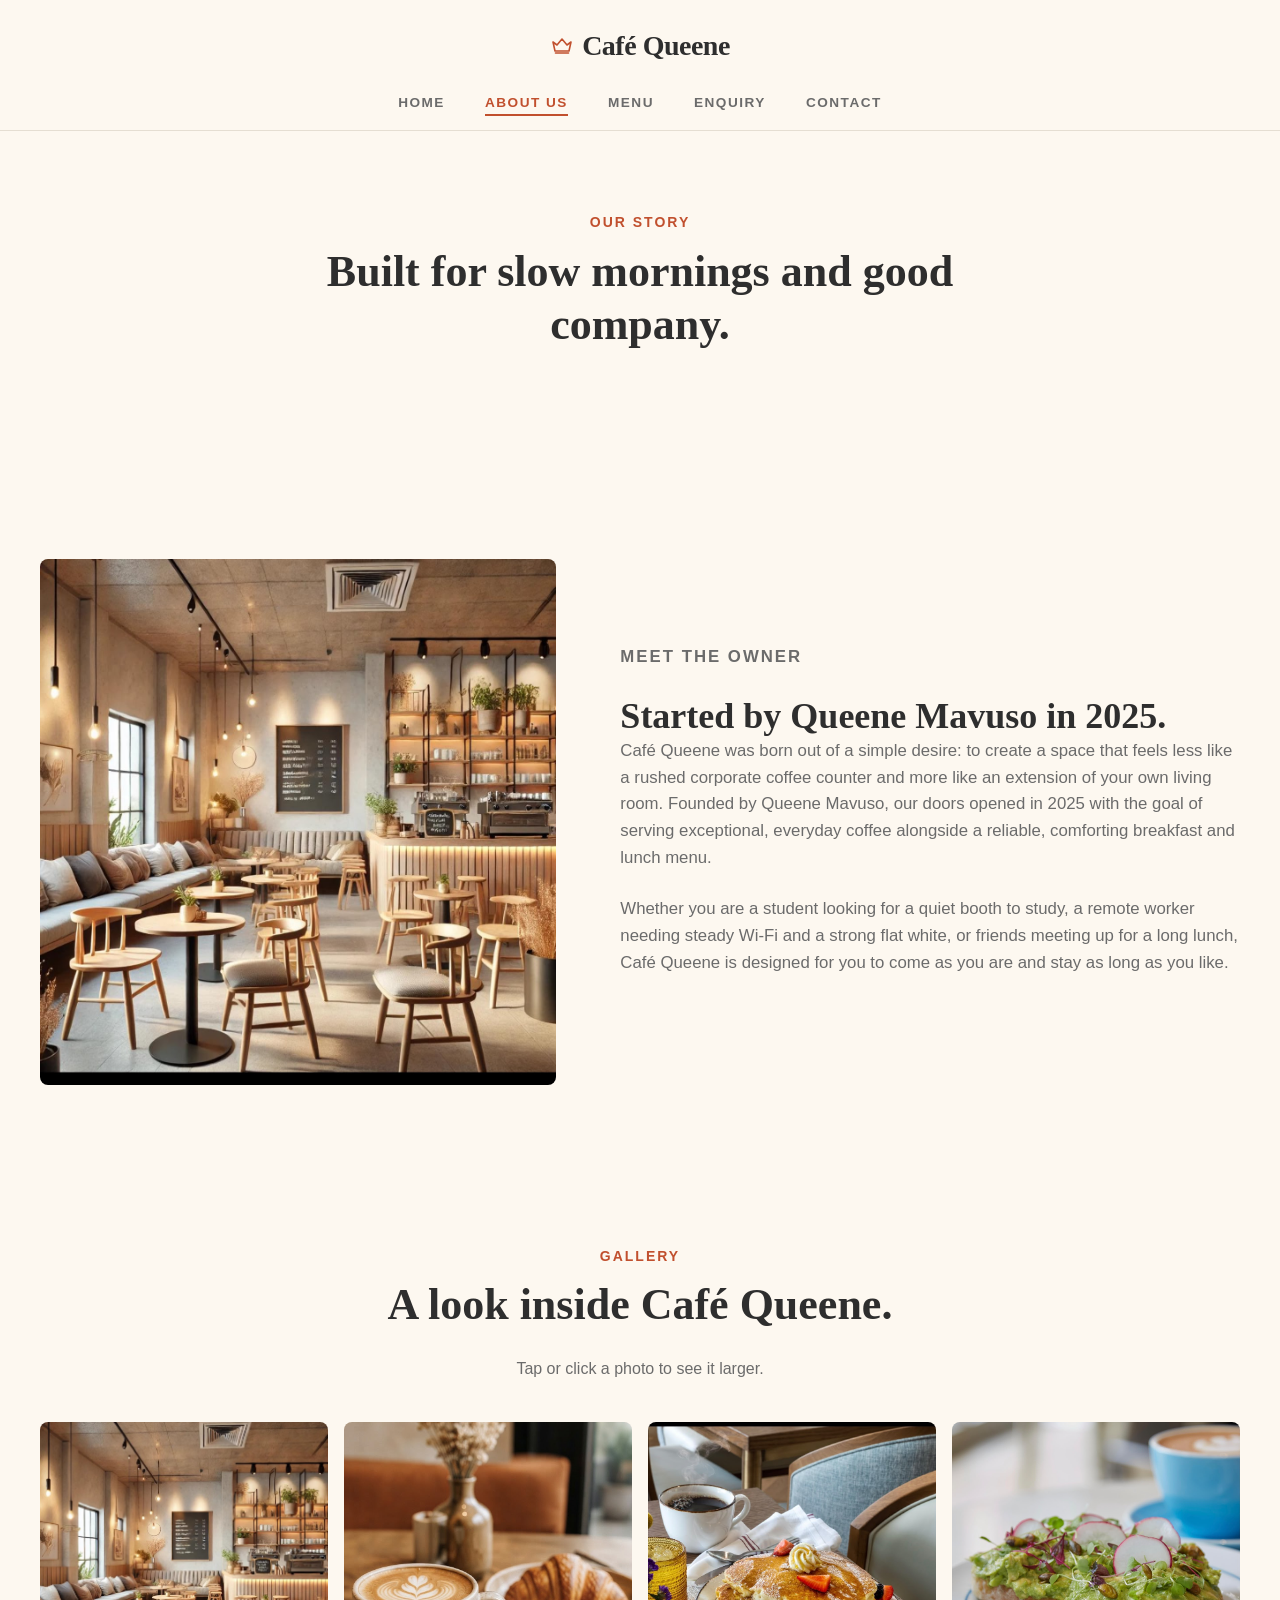
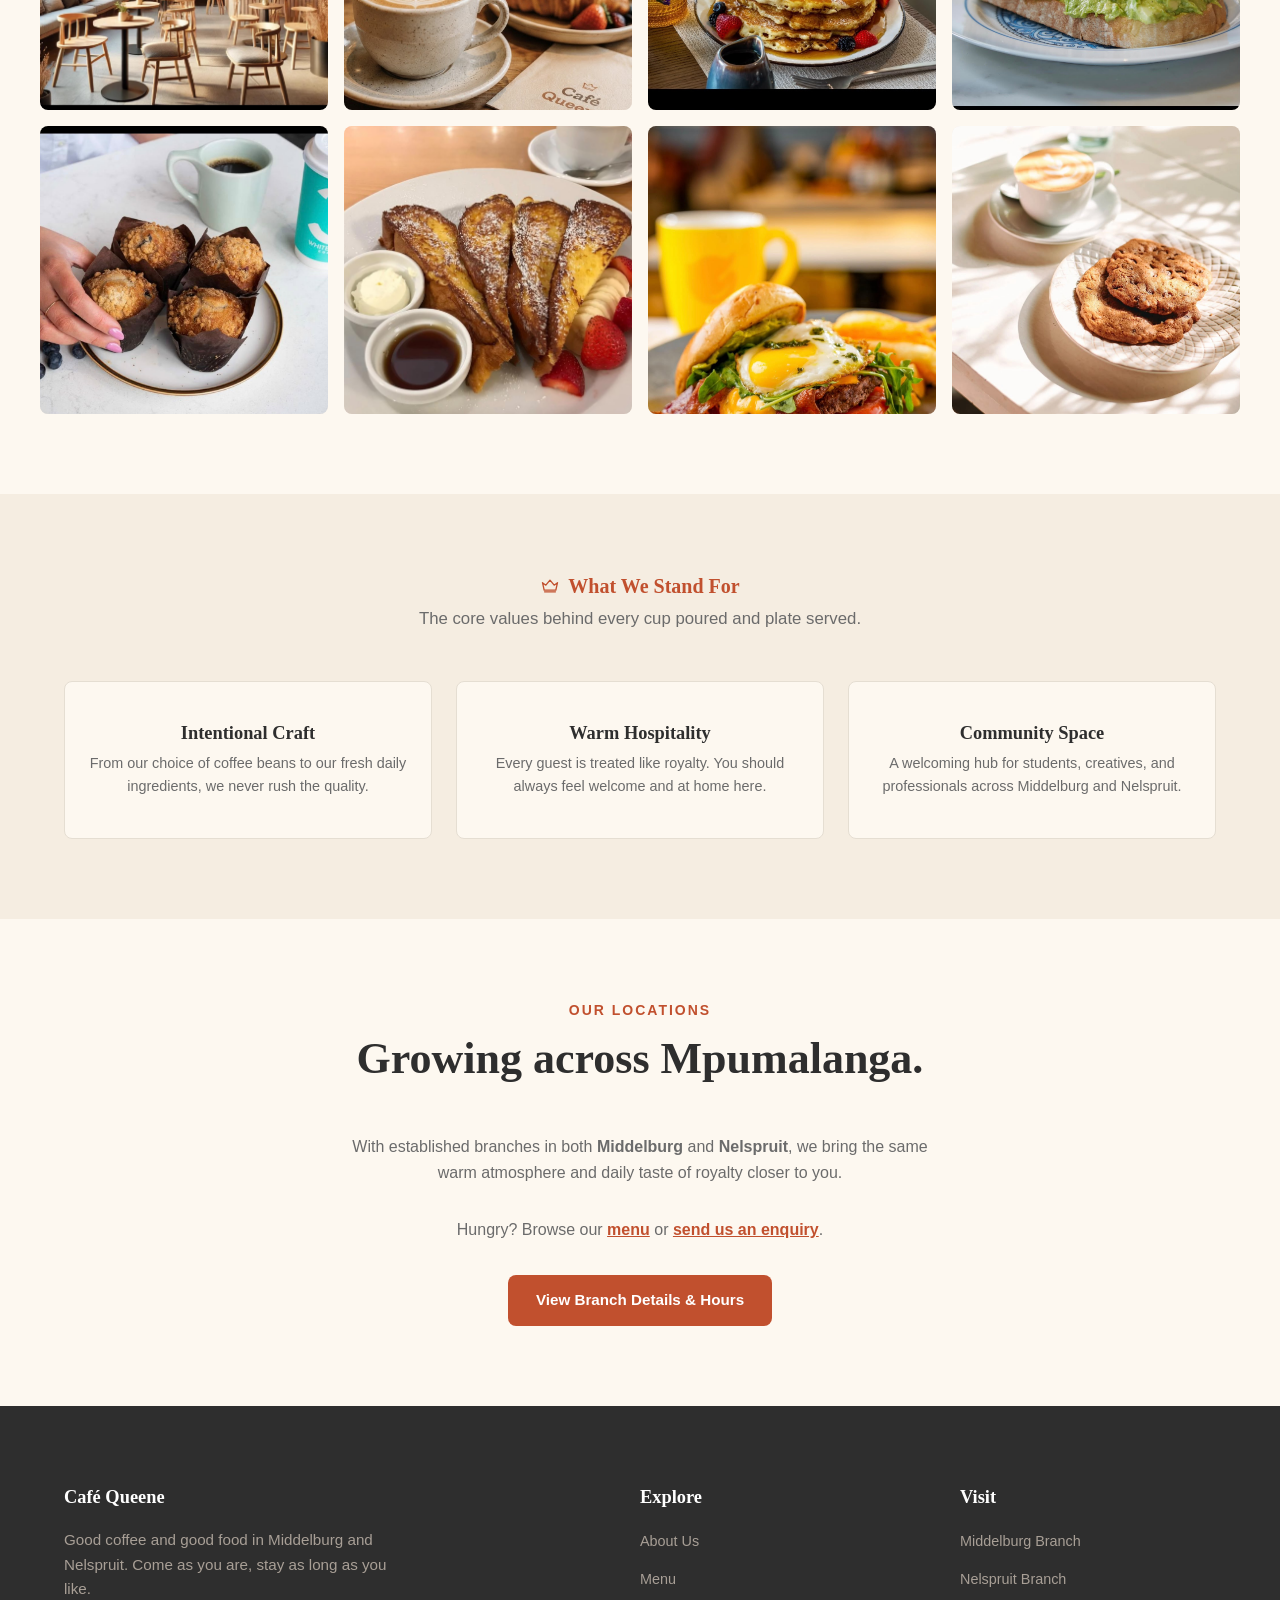
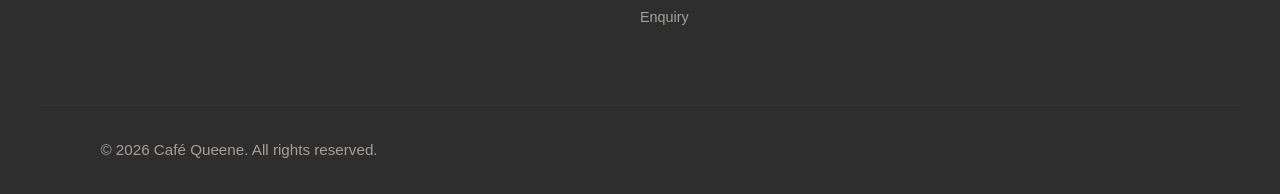
==== commit ae3b9b58: "updated cafe queene" ====
--- a/about.html
+++ b/about.html
@@ -5,45 +5,54 @@
   <meta http-equiv="Content-Security-Policy" content="default-src 'self'; script-src 'self'; style-src 'self' https://fonts.googleapis.com; font-src https://fonts.gstatic.com; img-src 'self' data:; connect-src 'none'; form-action 'self'; base-uri 'self'; object-src 'none'" />
   <meta name="referrer" content="strict-origin-when-cross-origin" />
   <meta name="viewport" content="width=device-width, initial-scale=1.0" />
+
   <title>Our Story | Café Queene, Middelburg &amp; Nelspruit</title>
+
   <meta name="description" content="The story behind Café Queene, started by Queene Mavuso in 2025 as a warm, welcoming coffee shop and kitchen in Middelburg and Nelspruit." />
-  <link rel="canonical" href="https://YOUR-SITE-URL/about.html" />
+
+  <link rel="canonical" href="https://thandazo-mavuso.github.io/CafeQueene/about.html" />
   <meta name="theme-color" content="#c1502e" />
   <link rel="icon" href="images/favicon.svg" type="image/svg+xml" />
 
-  <!-- Open Graph and Twitter cards (how the page looks when shared) -->
+  <!-- Open Graph and Twitter cards -->
   <meta property="og:type" content="website" />
   <meta property="og:site_name" content="Café Queene" />
   <meta property="og:locale" content="en_ZA" />
   <meta property="og:title" content="Our Story | Café Queene, Middelburg &amp; Nelspruit" />
   <meta property="og:description" content="The story behind Café Queene, started by Queene Mavuso in 2025 as a warm, welcoming coffee shop and kitchen in Middelburg and Nelspruit." />
-  <meta property="og:url" content="https://YOUR-SITE-URL/about.html" />
-  <meta property="og:image" content="https://YOUR-SITE-URL/images/og-image.jpg" />
+  <meta property="og:url" content="https://thandazo-mavuso.github.io/CafeQueene/about.html" />
+  <meta property="og:image" content="https://thandazo-mavuso.github.io/CafeQueene/images/og-image.jpg" />
   <meta property="og:image:width" content="1200" />
   <meta property="og:image:height" content="630" />
   <meta property="og:image:alt" content="A Café Queene branded latte with heart-shaped foam art, coffee beans and a croissant" />
+
   <meta name="twitter:card" content="summary_large_image" />
   <meta name="twitter:title" content="Our Story | Café Queene, Middelburg &amp; Nelspruit" />
   <meta name="twitter:description" content="The story behind Café Queene, started by Queene Mavuso in 2025 as a warm, welcoming coffee shop and kitchen in Middelburg and Nelspruit." />
-  <meta name="twitter:image" content="https://YOUR-SITE-URL/images/og-image.jpg" />
+  <meta name="twitter:image" content="https://thandazo-mavuso.github.io/CafeQueene/images/og-image.jpg" />
 
   <link rel="preconnect" href="https://fonts.googleapis.com">
   <link rel="preconnect" href="https://fonts.gstatic.com" crossorigin>
+
   <link href="https://fonts.googleapis.com/css2?family=Zilla+Slab:wght@500;600;700&family=Nunito+Sans:wght@400;600;700&display=swap" rel="stylesheet">
 
   <link rel="stylesheet" href="css/style.css">
 </head>
+
 <body>
 
   <a class="skip-link" href="#main">Skip to main content</a>
 
+  <!-- NAVIGATION -->
   <header class="site-header">
     <nav class="nav container" aria-label="Main navigation">
+
       <div class="nav__brand">
         <svg class="nav__crown" viewBox="0 0 24 24" fill="none" xmlns="http://www.w3.org/2000/svg" aria-hidden="true">
           <path d="M3 8L7 11L12 5L17 11L21 8L19 17H5L3 8Z" stroke="currentColor" stroke-width="1.6" stroke-linejoin="round"/>
           <line x1="5.5" y1="19" x2="18.5" y2="19" stroke="currentColor" stroke-width="1.6" stroke-linecap="round"/>
         </svg>
+
         <a href="index.html" class="nav__logo">Café <span>Queene</span></a>
       </div>
 
@@ -60,6 +69,7 @@
         <li><a href="enquiry.html">Enquiry</a></li>
         <li><a href="contact.html">Contact</a></li>
       </ul>
+
     </nav>
   </header>
 
@@ -76,131 +86,208 @@
     <!-- FOUNDER & VISION -->
     <section class="section container intro">
       <div class="intro__grid">
+
         <div class="hero__photo-frame photo-frame--natural">
-          <img src="images/about-interior.jpg" alt="Warm, plant-filled Café Queene interior with wooden chairs, round tables, a cushioned bench seat, and the coffee bar in the background" width="1170" height="1191" decoding="async">
+          <img src="images/about-interior.jpg"
+               alt="Warm, plant-filled Café Queene interior with wooden chairs, round tables, a cushioned bench seat, and the coffee bar in the background"
+               width="1170"
+               height="1191"
+               decoding="async">
         </div>
+
         <div>
           <p class="eyebrow">Meet the Owner</p>
           <h2>Started by Queene Mavuso in 2025.</h2>
+
           <p>
             Café Queene was born out of a simple desire: to create a space that feels less like a rushed corporate coffee counter and more like an extension of your own living room. Founded by Queene Mavuso, our doors opened in 2025 with the goal of serving exceptional, everyday coffee alongside a reliable, comforting breakfast and lunch menu.
           </p>
+
           <p>
             Whether you are a student looking for a quiet booth to study, a remote worker needing steady Wi-Fi and a strong flat white, or friends meeting up for a long lunch, Café Queene is designed for you to come as you are and stay as long as you like.
           </p>
         </div>
+
       </div>
     </section>
 
     <!-- PHOTO GALLERY -->
     <section class="section container" id="gallery">
+
       <div class="text-center">
         <p class="eyebrow">Gallery</p>
         <h2 class="section-title">A look inside Café Queene.</h2>
         <p class="page-intro page-intro--below">Tap or click a photo to see it larger.</p>
       </div>
+
       <ul class="gallery">
-          <li>
-            <button type="button" class="gallery__item" data-full="images/about-interior.jpg" data-caption="Our warm, plant-filled interior">
-              <img src="images/thumbs/about-interior.jpg" alt="Warm, plant-filled Café Queene interior with wooden chairs and a cushioned bench" width="589" height="600" loading="lazy">
-            </button>
-          </li>
-          <li>
-            <button type="button" class="gallery__item" data-full="images/home-hero.jpg" data-caption="A heart-art latte with a fresh croissant">
-              <img src="images/thumbs/home-hero.jpg" alt="A latte with heart-shaped foam art next to a fresh croissant and strawberries" width="466" height="600" loading="lazy">
-            </button>
-          </li>
-          <li>
-            <button type="button" class="gallery__item" data-full="images/menu-pancakes.jpg" data-caption="Fluffy pancake stack with fresh berries">
-              <img src="images/thumbs/menu-pancakes.jpg" alt="A stack of pancakes topped with cream and strawberries, served with a latte" width="600" height="438" loading="lazy">
-            </button>
-          </li>
-          <li>
-            <button type="button" class="gallery__item" data-full="images/menu-avo-toast.jpg" data-caption="Avocado toast with radish and microgreens">
-              <img src="images/thumbs/menu-avo-toast.jpg" alt="Avocado toast topped with radish slices and microgreens" width="595" height="600" loading="lazy">
-            </button>
-          </li>
-          <li>
-            <button type="button" class="gallery__item" data-full="images/menu-muffin.jpg" data-caption="Blueberry crumble muffins">
-              <img src="images/thumbs/menu-muffin.jpg" alt="Blueberry crumble-top muffins on a plate" width="600" height="497" loading="lazy">
-            </button>
-          </li>
-          <li>
-            <button type="button" class="gallery__item" data-full="images/menu-french-toast.jpg" data-caption="Classic French toast with banana and strawberries">
-              <img src="images/thumbs/menu-french-toast.jpg" alt="French toast dusted with icing sugar, served with banana and strawberries" width="442" height="600" loading="lazy">
-            </button>
-          </li>
-          <li>
-            <button type="button" class="gallery__item" data-full="images/menu-burger.jpg" data-caption="Queene's Burger with fries">
-              <img src="images/thumbs/menu-burger.jpg" alt="A burger with fried egg, bacon, cheese and rocket, served with fries" width="381" height="600" loading="lazy">
-            </button>
-          </li>
-          <li>
-            <button type="button" class="gallery__item" data-full="images/menu-cookie.jpg" data-caption="Chocolate chip cookies and a latte">
-              <img src="images/thumbs/menu-cookie.jpg" alt="Two chocolate chip cookies on a plate, served with a latte" width="376" height="600" loading="lazy">
-            </button>
-          </li>
+
+        <li>
+          <button type="button" class="gallery__item"
+                  data-full="images/about-interior.jpg"
+                  data-caption="Our warm, plant-filled interior">
+            <img src="images/about-interior.jpg"
+                 alt="Warm, plant-filled Café Queene interior with wooden chairs and a cushioned bench"
+                 width="589" height="600" loading="lazy">
+          </button>
+        </li>
+
+        <li>
+          <button type="button" class="gallery__item"
+                  data-full="images/home-hero.jpg"
+                  data-caption="A heart-art latte with a fresh croissant">
+            <img src="images/home-hero.jpg"
+                 alt="A latte with heart-shaped foam art next to a fresh croissant and strawberries"
+                 width="466" height="600" loading="lazy">
+          </button>
+        </li>
+
+        <li>
+          <button type="button" class="gallery__item"
+                  data-full="images/menu-pancakes.jpg"
+                  data-caption="Fluffy pancake stack with fresh berries">
+            <img src="images/menu-pancakes.jpg"
+                 alt="A stack of pancakes topped with cream and strawberries, served with a latte"
+                 width="600" height="438" loading="lazy">
+          </button>
+        </li>
+
+        <li>
+          <button type="button" class="gallery__item"
+                  data-full="images/menu-avo-toast.jpg"
+                  data-caption="Avocado toast with radish and microgreens">
+            <img src="images/menu-avo-toast.jpg"
+                 alt="Avocado toast topped with radish slices and microgreens"
+                 width="595" height="600" loading="lazy">
+          </button>
+        </li>
+
+        <li>
+          <button type="button" class="gallery__item"
+                  data-full="images/menu-muffin.jpg"
+                  data-caption="Blueberry crumble muffins">
+            <img src="images/menu-muffin.jpg"
+                 alt="Blueberry crumble-top muffins on a plate"
+                 width="600" height="497" loading="lazy">
+          </button>
+        </li>
+
+        <li>
+          <button type="button" class="gallery__item"
+                  data-full="images/menu-french-toast.jpg"
+                  data-caption="Classic French toast with banana and strawberries">
+            <img src="images/menu-french-toast.jpg"
+                 alt="French toast dusted with icing sugar, served with banana and strawberries"
+                 width="442" height="600" loading="lazy">
+          </button>
+        </li>
+
+        <li>
+          <button type="button" class="gallery__item"
+                  data-full="images/menu-burger.jpg"
+                  data-caption="Queene's Burger with fries">
+            <img src="images/menu-burger.jpg"
+                 alt="A burger with fried egg, bacon, cheese and rocket, served with fries"
+                 width="381" height="600" loading="lazy">
+          </button>
+        </li>
+
+        <li>
+          <button type="button" class="gallery__item"
+                  data-full="images/menu-cookie.jpg"
+                  data-caption="Chocolate chip cookies and a latte">
+            <img src="images/menu-cookie.jpg"
+                 alt="Two chocolate chip cookies on a plate, served with a latte"
+                 width="376" height="600" loading="lazy">
+          </button>
+        </li>
+
       </ul>
     </section>
 
-    <!-- LIGHTBOX (opened by js/main.js) -->
+    <!-- LIGHTBOX -->
     <dialog class="lightbox" id="lightbox" aria-label="Photo viewer">
+
       <button type="button" class="lightbox__btn lightbox__close" aria-label="Close photo viewer">&times;</button>
+
       <button type="button" class="lightbox__btn lightbox__prev" aria-label="Previous photo">&#8249;</button>
+
       <figure class="lightbox__figure">
         <img class="lightbox__img" src="" alt="">
         <figcaption class="lightbox__caption"></figcaption>
       </figure>
+
       <button type="button" class="lightbox__btn lightbox__next" aria-label="Next photo">&#8250;</button>
+
     </dialog>
 
     <!-- VALUES SECTION -->
     <section class="section features">
       <div class="container">
+
         <div class="features__heading">
           <h2 class="features__crown">
-            <svg viewBox="0 0 24 24" fill="none" aria-hidden="true"><path d="M3 8L7 11L12 5L17 11L21 8L19 17H5L3 8Z" stroke="currentColor" stroke-width="1.6" stroke-linejoin="round"/><line x1="5.5" y1="19" x2="18.5" y2="19" stroke="currentColor" stroke-width="1.6" stroke-linecap="round"/></svg>
+            <svg viewBox="0 0 24 24" fill="none" aria-hidden="true">
+              <path d="M3 8L7 11L12 5L17 11L21 8L19 17H5L3 8Z" stroke="currentColor" stroke-width="1.6" stroke-linejoin="round"/>
+              <line x1="5.5" y1="19" x2="18.5" y2="19" stroke="currentColor" stroke-width="1.6" stroke-linecap="round"/>
+            </svg>
             What We Stand For
           </h2>
+
           <p class="features__sub">The core values behind every cup poured and plate served.</p>
         </div>
 
         <div class="features__grid features__grid--three">
+
           <article class="feature-item">
             <h3>Intentional Craft</h3>
             <p>From our choice of coffee beans to our fresh daily ingredients, we never rush the quality.</p>
           </article>
+
           <article class="feature-item">
             <h3>Warm Hospitality</h3>
             <p>Every guest is treated like royalty. You should always feel welcome and at home here.</p>
           </article>
+
           <article class="feature-item">
             <h3>Community Space</h3>
             <p>A welcoming hub for students, creatives, and professionals across Middelburg and Nelspruit.</p>
           </article>
+
         </div>
       </div>
     </section>
 
     <!-- TWO BRANCHES TEASER -->
     <section class="section container text-center">
+
       <p class="eyebrow">Our Locations</p>
+
       <h2 class="section-title">Growing across Mpumalanga.</h2>
+
       <p class="page-intro page-intro--centered">
         With established branches in both <strong>Middelburg</strong> and <strong>Nelspruit</strong>, we bring the same warm atmosphere and daily taste of royalty closer to you.
       </p>
-      <p class="page-intro page-intro--centered">Hungry? Browse our <a href="menu.html">menu</a> or <a href="enquiry.html">send us an enquiry</a>.</p>
+
+      <p class="page-intro page-intro--centered">
+        Hungry? Browse our <a href="menu.html">menu</a> or <a href="enquiry.html">send us an enquiry</a>.
+      </p>
+
       <a href="contact.html" class="btn btn--primary">View Branch Details &amp; Hours</a>
+
     </section>
 
   </main>
 
+  <!-- FOOTER -->
   <footer class="site-footer">
     <div class="container footer-grid">
+
       <div>
         <h2>Café Queene</h2>
         <p>Good coffee and good food in Middelburg and Nelspruit. Come as you are, stay as long as you like.</p>
       </div>
+
       <div>
         <h2>Explore</h2>
         <ul>
@@ -209,6 +296,7 @@
           <li><a href="enquiry.html">Enquiry</a></li>
         </ul>
       </div>
+
       <div>
         <h2>Visit</h2>
         <ul>
@@ -216,12 +304,15 @@
           <li><a href="contact.html">Nelspruit Branch</a></li>
         </ul>
       </div>
+
     </div>
+
     <div class="container footer-bottom">
       <p>&copy; 2026 Café Queene. All rights reserved.</p>
     </div>
   </footer>
 
   <script src="js/main.js" defer></script>
+
 </body>
 </html>
